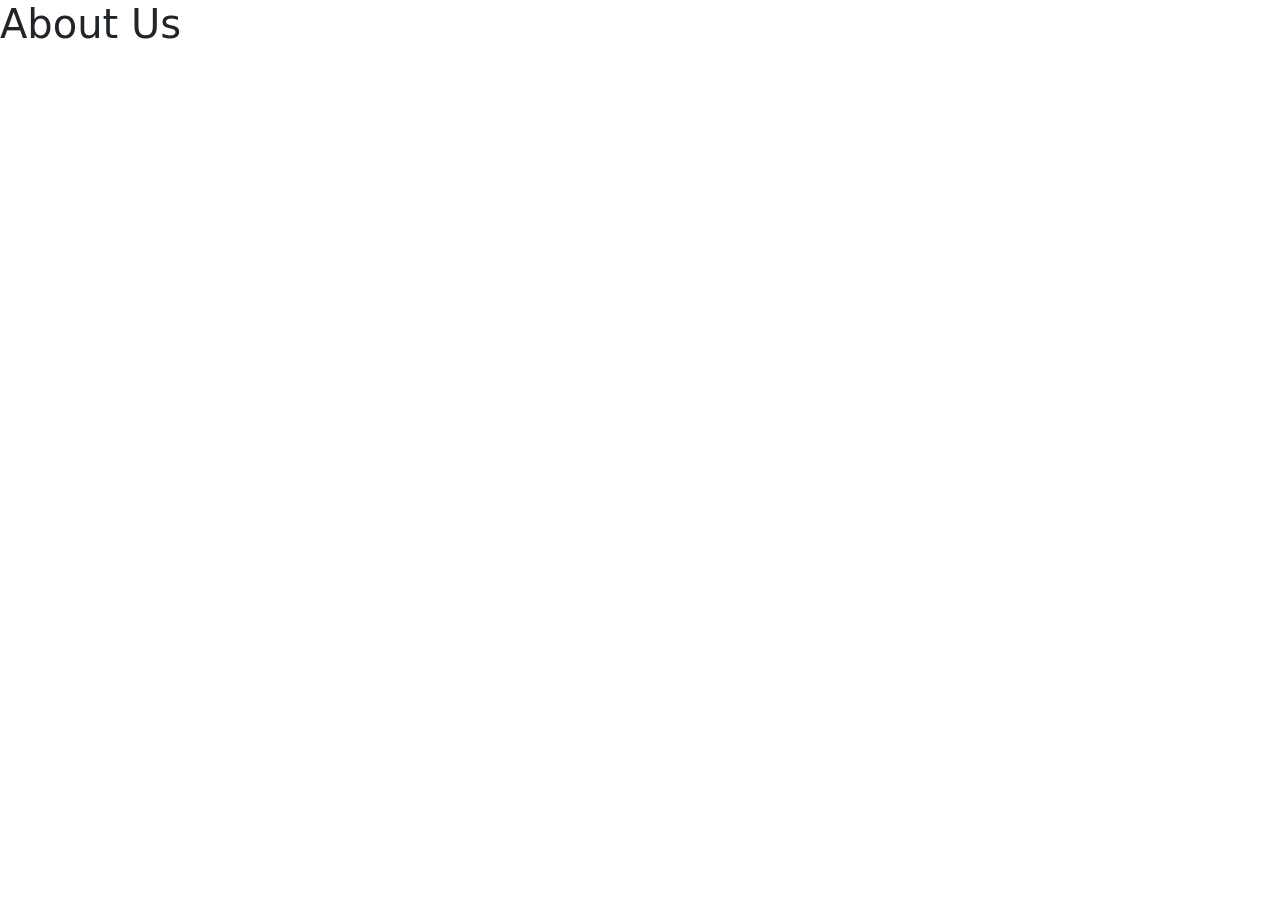
==== html/about.html @ 656d8361 "translate system" ====
<!doctype html>
<html lang="es">
  <head>
    <meta charset="utf-8">
    <meta name="viewport" content="width=device-width, initial-scale=1">
    <title>About-Us | Mallorca-Vibes</title>

    <link rel="stylesheet" href="../css/roots.css">
    <link rel="stylesheet" href="../css/navbar.css">
    <link rel="stylesheet" href="../css/footer.css">

    <link href="https://cdn.jsdelivr.net/npm/bootstrap@5.3.8/dist/css/bootstrap.min.css" rel="stylesheet" integrity="sha384-sRIl4kxILFvY47J16cr9ZwB07vP4J8+LH7qKQnuqkuIAvNWLzeN8tE5YBujZqJLB" crossorigin="anonymous">
  </head>
  <body>
    <div id="navbar-container"></div>

    <h1 data-i18n="about.title">Sobre Nosotros</h1>
    
    
    <script src="../js/navbar.js"></script>
    
    <div id="footer-container"></div>
    <script src="../js/footer.js"></script>

    <script src="../js/i18n.js"></script>

    <script src="https://cdn.jsdelivr.net/npm/bootstrap@5.3.8/dist/js/bootstrap.bundle.min.js" integrity="sha384-FKyoEForCGlyvwx9Hj09JcYn3nv7wiPVlz7YYwJrWVcXK/BmnVDxM+D2scQbITxI" crossorigin="anonymous"></script>
  </body>
</html>
---- css/navbar.css ----
@import url(roots.css);

.navbar {
    position: fixed;
    top: 0;
    left: 0;
    width: 100%;
    z-index: 1030; 
    background-color: var(--primary-color) !important;
    transition: background-color 0.3s ease;
    border-bottom: 2px solid var(--secondary-color);
}

.logo-img{
    width: 4rem !important; 
    height: 4rem !important; 
    display: inline-block;
}

.navbrand-text{
    font-family: var(--font-primary);
    color: var(--secondary-color) !important;
    font-size: 1.9rem !important;
    font-weight: 400 !important;
    letter-spacing: 0.1rem;
}

.navbar-nav {
    margin-left: auto;
    margin-right: auto;
    display: flex;
}

.nav-link{
    color: var(--secondary-color) !important;
    font-family: var(--font-seconday) !important;
    position: relative;
    display: inline-block;
    font-size: 1.2rem !important;
    font-weight: 500 !important;
}


.nav-link::after {
    content: "";
    position: absolute;
    left: 0;
    bottom: 0;
    width: 100%;
    height: 2px;
    background-color: var(--contast-color);
    transform: scaleX(0);
    transform-origin: left;
    transition: transform 0.3s ease;
}

.nav-link:hover::after {
    transform: scaleX(1);
}

.nav-link.active::after {
    transform: scaleX(1);
}

.btn-reserva{
    display: inline-block;
    color: var(--primary-color);
    background-color: var(--contast-color) !important;
    font-family: var(--font-seconday) !important;
    border-radius: 0.5rem;
    padding: 0.5rem 1rem 0.5rem 1rem;
    border: 0;
    font-size: 1.2rem !important;
    font-weight: 700 !important;
    transition: transform 0.25s ease, box-shadow 0.25s ease, background-color 0.25s ease;
}

.btn-reserva:hover {
    transform: scale(1.06);
    box-shadow: 0 4px 14px rgba(20, 46, 34, 0.45);
    background-color: #e0b82f !important;
}

.btn-reserva:active {
    transform: scale(0.97);
    box-shadow: 0 2px 6px rgba(20, 46, 34, 0.4);
}

.navbar-toggler-icon {
    background-image: url("../medio/img/iconos/caracol-de-mar.png") !important;
    width: 2rem;
    height: 2rem;
    background-size: contain;
    background-repeat: no-repeat;
    transition: transform 0.4s ease;
}

.navbar-toggler:hover .navbar-toggler-icon {
    transform: rotate(15deg) scale(1.1);
}

.navbar-toggler:not(.collapsed) .navbar-toggler-icon {
    transform: rotate(90deg);
}
.navbar-toggler {
    border: none !important;
    box-shadow: none !important;
}

/* ===== Desktop grande (>=1200px) ===== */
@media (min-width: 1200px) {
    .navbar-nav {
        gap: 8rem;
    }
}

/* ===== Desktop / laptop mediano (992px - 1199.98px) ===== */
@media (min-width: 992px) and (max-width: 1199.98px) {
    .navbar-nav {
        gap: 3rem;
    }

    .navbrand-text {
        font-size: 1.6rem !important;
    }
}

/* ===== Menú colapsado: tablet y móvil (<992px) ===== */
@media (max-width: 991.98px) {
    .navbar-nav {
        align-items: center;
        text-align: center;
        gap: 0.1rem;
    }

    .navbar-collapse {
        text-align: center;
    }

    .btn-reserva {
        margin-top: 0.5rem;
        width: fit-content;
    }
}

/* ===== Tablets pequeñas / móviles grandes (<=576px) ===== */
@media (max-width: 576px) {
    .logo-img {
        width: 3rem !important;
        height: 3rem !important;
    }

    .navbrand-text {
        font-size: 1.4rem !important;
    }

    .nav-link {
        font-size: 1.1rem !important;
    }

    .btn-reserva {
        font-size: 1rem !important;
        padding: 0.4rem 0.9rem;
    }
}
/* ===== Selector de idioma (dropdown) ===== */
.lang-dropdown {
    position: relative;
    display: flex;
    align-items: center;
}

.lang-toggle {
    display: inline-flex;
    align-items: center;
    gap: 0.5rem;
    margin: 0;
    color: var(--secondary-color) !important;
    background-color: transparent !important;
    border: 1.5px solid var(--secondary-color);
    border-radius: 2rem;
    font-family: var(--font-seconday) !important;
    font-size: 1.1rem !important;
    font-weight: 600 !important;
    line-height: 1;
    padding: 0.4rem 0.85rem;
    transition: transform 0.2s ease, box-shadow 0.2s ease,
      background-color 0.2s ease, color 0.2s ease, border-color 0.2s ease;
}

.lang-dropdown .dropdown-item .flag-icon {
    width: 1.2em;
    height: 1.2em;
    object-fit: cover;
    border-radius: 2px;
    flex-shrink: 0;
    vertical-align: middle;
}

.lang-toggle i.bi-translate {
    font-size: 1.15rem;
    line-height: 1;
    color: var(--contast-color);
    transition: color 0.25s ease;
}

.lang-toggle::after {
    margin-left: 0.15rem;
    vertical-align: 0.1em;
}

.lang-toggle:hover,
.lang-toggle:focus {
    background-color: var(--secondary-color) !important;
    color: var(--primary-color) !important;
    border-color: var(--secondary-color);
    transform: scale(1.02);
    box-shadow: 0 2px 8px rgba(20, 46, 34, 0.25);
}

.lang-toggle:hover i.bi-translate,
.lang-toggle:focus i.bi-translate {
    color: var(--primary-color);
}

.lang-toggle:active {
    transform: scale(0.97);
}

.lang-dropdown .dropdown-menu {
    background-color: var(--secondary-color);
    border: 1.5px solid var(--primary-color);
    border-radius: 0.75rem;
    min-width: 11rem;
    padding: 0.4rem;
    margin-top: 0.6rem;
    box-shadow: 0 8px 20px rgba(20, 46, 34, 0.25);
}

.lang-dropdown .dropdown-item {
    display: flex;
    align-items: center;
    gap: 0.6rem;
    color: var(--primary-color);
    font-family: var(--font-seconday);
    font-size: 1.05rem;
    font-weight: 500;
    border-radius: 0.5rem;
    padding: 0.5rem 0.75rem;
    transition: background-color 0.2s ease, color 0.2s ease, transform 0.15s ease;
}

.lang-dropdown .dropdown-item .flag {
    font-size: 1.15rem;
    line-height: 1;
}

.lang-dropdown .dropdown-item:hover,
.lang-dropdown .dropdown-item:focus {
    background-color: var(--contast-color);
    color: var(--primary-color);
    transform: translateX(2px);
}

.lang-dropdown .dropdown-item.active {
    background-color: var(--primary-color);
    color: var(--secondary-color);
    font-weight: 700;
}

.navbar-end-group {
    flex-shrink: 0;
    align-items: center;
    align-self: center;
    margin-top: auto;
    margin-bottom: auto;
}

@media (max-width: 576px) {
    .lang-toggle span#current-lang-label {
        display: none;
    }

    .lang-toggle {
        padding: 0.5rem 0.7rem;
    }

    .lang-dropdown .dropdown-menu {
        min-width: 9.5rem;
    }
}
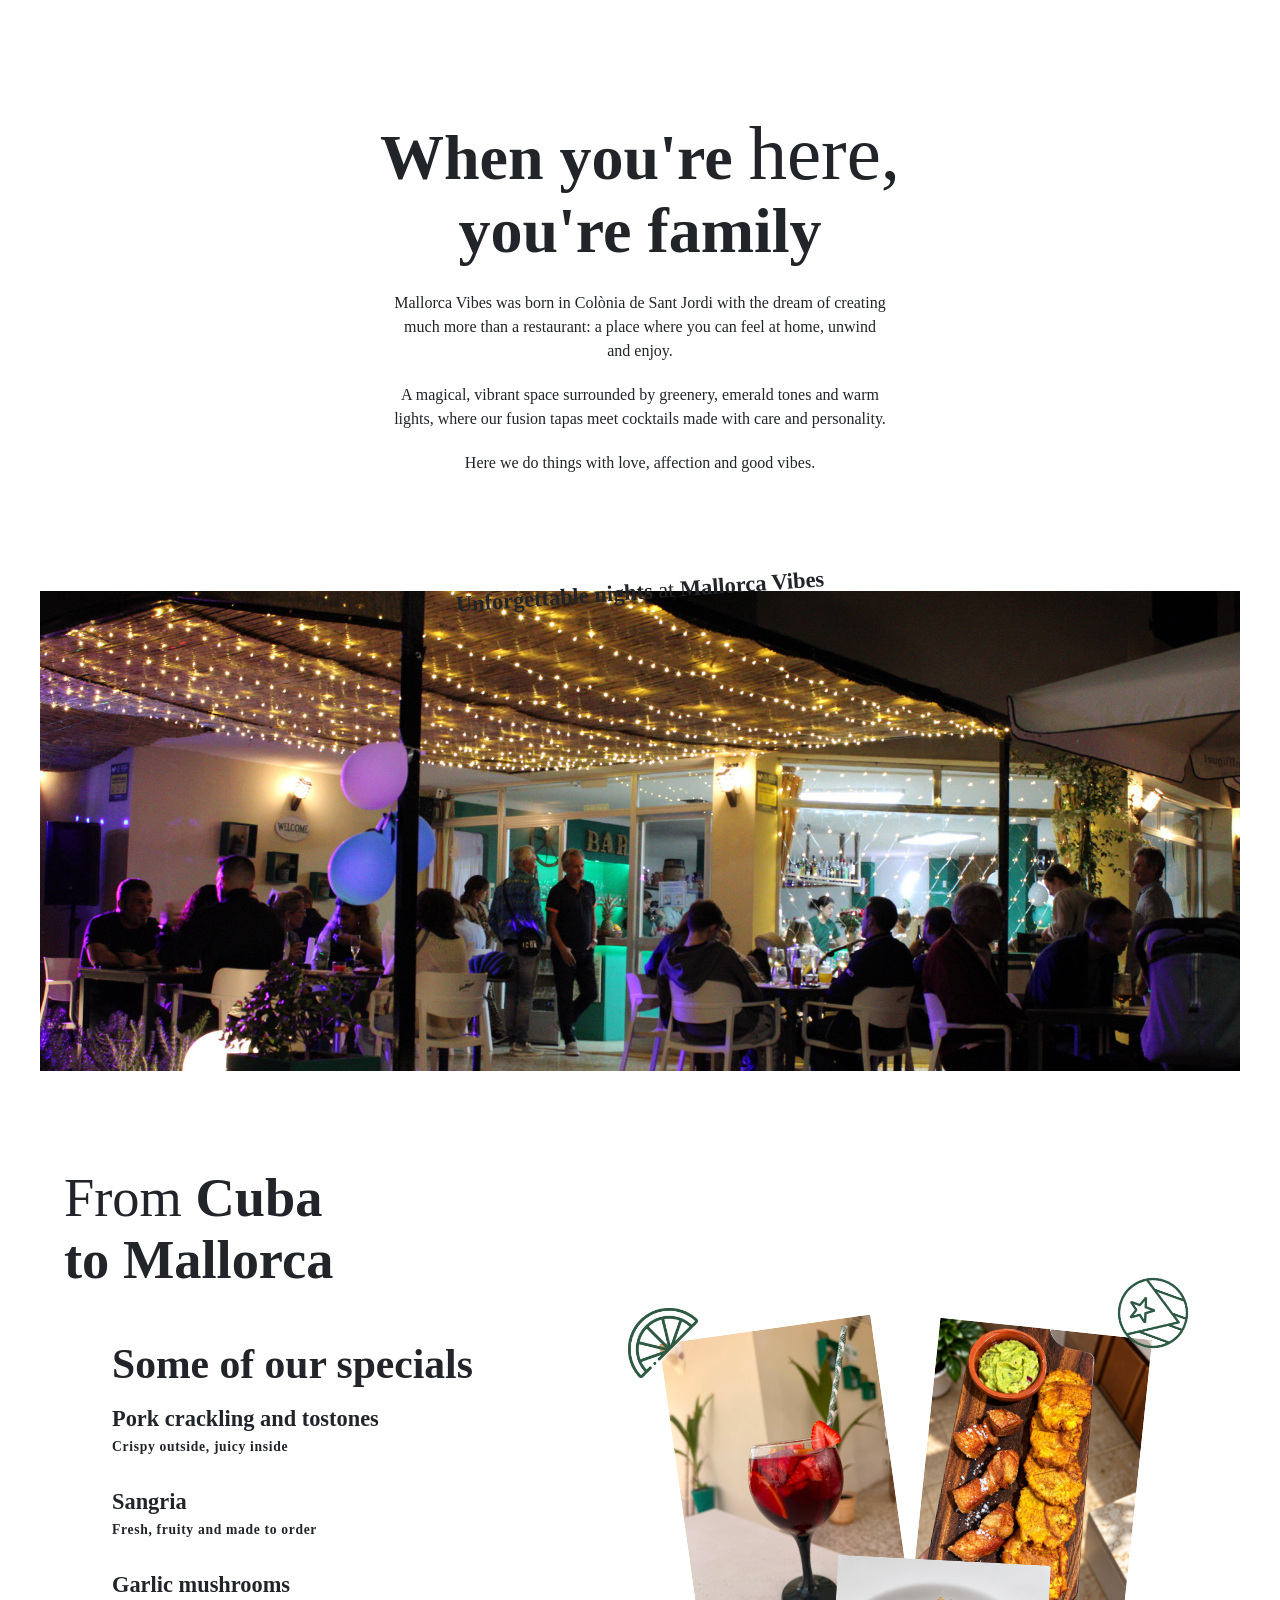
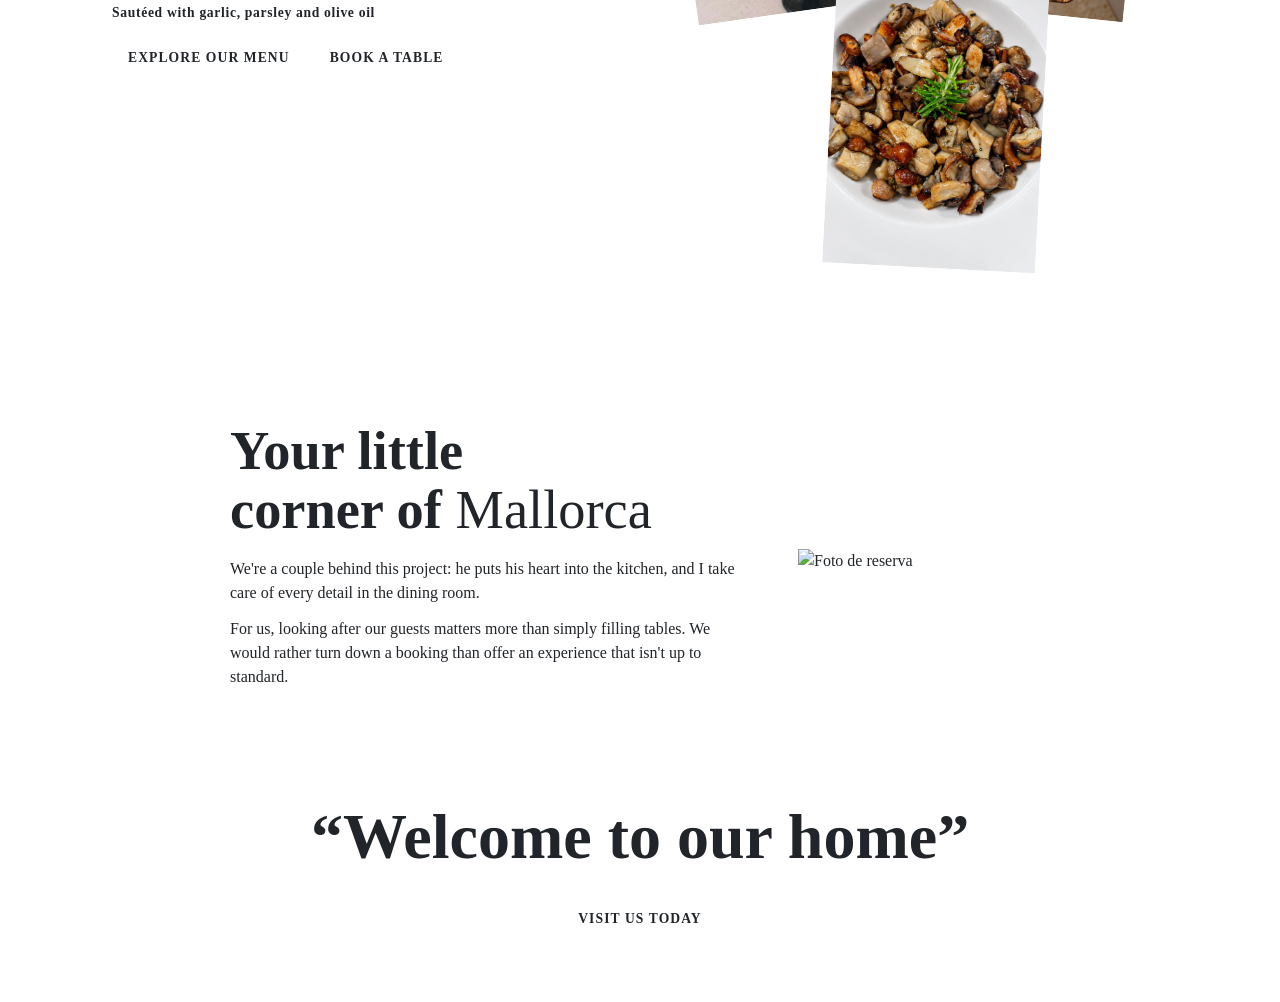
==== commit 009b6637: "about us complete" ====
--- a/html/about.html
+++ b/html/about.html
@@ -3,20 +3,114 @@
   <head>
     <meta charset="utf-8">
     <meta name="viewport" content="width=device-width, initial-scale=1">
-    <title>About-Us | Mallorca-Vibes</title>
+
+    <title data-i18n="aboutpage.page_title">Sobre nosotros | Mallorca-Vibes</title>
 
     <link rel="stylesheet" href="../css/roots.css">
     <link rel="stylesheet" href="../css/navbar.css">
     <link rel="stylesheet" href="../css/footer.css">
+    <link rel="stylesheet" href="../css/about.css">
+
+    <link rel="preconnect" href="https://fonts.googleapis.com">
+    <link rel="preconnect" href="https://fonts.gstatic.com" crossorigin>
+    <link href="https://fonts.googleapis.com/css2?family=Anton&family=Cormorant+Upright:wght@300;400;500;600;700&family=Great+Vibes&family=Hanken+Grotesk:ital,wght@0,100..900;1,100..900&family=Orbitron:wght@400..900&family=Share+Tech+Mono&display=swap" rel="stylesheet">
 
     <link href="https://cdn.jsdelivr.net/npm/bootstrap@5.3.8/dist/css/bootstrap.min.css" rel="stylesheet" integrity="sha384-sRIl4kxILFvY47J16cr9ZwB07vP4J8+LH7qKQnuqkuIAvNWLzeN8tE5YBujZqJLB" crossorigin="anonymous">
+
+    <link rel="stylesheet" href="https://cdn.jsdelivr.net/npm/bootstrap-icons@1.11.3/font/bootstrap-icons.min.css">
+    
   </head>
-  <body>
+  <body id="body">
+    
     <div id="navbar-container"></div>
+    
+    <section id="intro">
+      <h1 id="intro-title" data-i18n="aboutpage.intro_title">Cuando estás <span id="intro-title-script">aquí,</span><br>eres familia</h1>
+      <p id="intro-text-1" data-i18n="aboutpage.intro_1">Mallorca Vibes nace en Colònia de Sant Jordi con la ilusión de crear mucho más que un restaurante: un lugar donde sentirte como en casa, desconectar y disfrutar.</p>
+      <p id="intro-text-2" data-i18n="aboutpage.intro_2">Un espacio mágico y vibrante, rodeado de vegetación, tonos verde esmeralda y luces cálidas, donde nuestra cocina de tapas fusión se encuentra con cócteles preparados con mimo y personalidad.</p>
+      <p id="intro-text-3" data-i18n="aboutpage.intro_3">Aquí hacemos las cosas con amor, cariño y buenas vibras.</p>
+    </section>
 
-    <h1 data-i18n="about.title">Sobre Nosotros</h1>
-    
-    
+    <section id="banner">
+      <div id="banner-frame">
+        <div id="banner-photo">
+          <img id="banner-img" src="../medio/img/imgSection/IMG_8568.JPG.jpeg" alt="Foto del equipo y local de Mallorca Vibes" data-i18n-alt="aboutpage.banner_alt">
+        </div>
+        <span id="banner-badge" data-i18n="aboutpage.banner_badge">Noches inolvidables<span id="banner-badge-script"> en</span> Mallorca Vibes</span>
+      </div>
+    </section>
+
+    <section id="product-1">
+      <h2 id="product-1-heading" data-i18n="aboutpage.product_heading"><span id="product-1-heading-script">Desde</span> Cuba<br>a Mallorca</h2>
+
+      <div id="product-1-content">
+        <div id="product-1-info">
+          <h3 id="product-1-name" data-i18n="aboutpage.product_name">Algunas de nuestras ofertas</h3>
+
+          <div id="product-1-feature-1">
+            <h4 id="product-1-feature-1-title" data-i18n="aboutpage.f1_title">Torrezno y tostones</h4>
+            <p id="product-1-feature-1-text" data-i18n="aboutpage.f1_text">Crujiente por fuera, jugoso por dentro</p>
+          </div>
+
+          <hr id="product-1-divider-1">
+          <div id="product-1-feature-2">
+            <h4 id="product-1-feature-2-title" data-i18n="aboutpage.f2_title">Sangría</h4>
+            <p id="product-1-feature-2-text" data-i18n="aboutpage.f2_text">Fresca, afrutada y preparada al momento</p>
+          </div>
+
+          <hr id="product-1-divider-2">
+          <div id="product-1-feature-3">
+            <h4 id="product-1-feature-3-title" data-i18n="aboutpage.f3_title">Champiñones y setas al ajillo</h4>
+            <p id="product-1-feature-3-text" data-i18n="aboutpage.f3_text">Salteados con ajo, perejil y aceite de oliva</p>
+          </div>
+
+          <div id="product-1-buttons">
+            <a id="product-1-btn-menu" href="menu.html" data-i18n="aboutpage.btn_menu">Explora nuestro menú</a>
+            <a id="product-1-btn-order" href="reservation.html" data-i18n="aboutpage.btn_order">Reserva una mesa</a>
+          </div>
+        </div>
+
+        <div id="product-1-visual">
+          <div id="product-1-dish-1">
+            <img id="product-1-dish-1-img" src="../medio/img/imgSection/IMG_3271.PNG" alt="Torrezno y tostones" data-i18n-alt="aboutpage.dish1_alt">
+          </div>
+
+          <div id="product-1-dish-2">
+            <img id="product-1-dish-2-img" src="../medio/img/imgSection/IMG_2751.JPG.jpeg" alt="Sangría" data-i18n-alt="aboutpage.dish2_alt">
+          </div>
+
+          <div id="product-1-dish-3">
+            <img id="product-1-dish-3-img" src="../medio/img/imgSection/IMG_3447.PNG" alt="Champiñones y setas al ajillo" data-i18n-alt="aboutpage.dish3_alt">
+          </div>
+
+          <div id="product-1-deco-1">
+            <img id="product-1-deco-1-img" src="../medio/img/iconos/cuba.PNG" alt="">
+          </div>
+
+          <div id="product-1-deco-2">
+            <img id="product-1-deco-2-img" src="../medio/img/iconos/lemon.PNG" alt="">
+          </div>
+        </div>
+      </div>
+    </section>
+
+    <section id="welcome">
+      <div id="welcome-text-block">
+        <h2 id="welcome-heading" data-i18n="aboutpage.welcome_heading">Tu pequeño<br>rincón en<span id="welcome-heading-script"> Mallorca</span></h2>
+        <p id="welcome-text-1" data-i18n="aboutpage.welcome_1">Somos una pareja detrás de este proyecto: él pone el corazón en la cocina y yo cuido cada detalle en sala.</p>
+        <p id="welcome-text-2" data-i18n="aboutpage.welcome_2">Para nosotros, atender bien está por encima de simplemente llenar mesas. Preferimos decir que no a una mesa antes que ofrecer una experiencia que no esté a la altura.</p>
+      </div>
+
+      <div id="welcome-image">
+        <img id="welcome-img" src="../medio/img/imgSection/IMG_1271.JPG.jpeg" alt="Foto de reserva" data-i18n-alt="aboutpage.welcome_img_alt">
+      </div>
+
+      <div id="welcome-quote-box">
+        <blockquote id="welcome-quote" data-i18n="aboutpage.welcome_quote">“Bienvenidos a nuestra casa”</blockquote>
+      </div>
+      <a id="welcome-btn" href="reservation.html" data-i18n="aboutpage.welcome_btn">Visítanos hoy</a>
+    </section>
+
     <script src="../js/navbar.js"></script>
     
     <div id="footer-container"></div>
--- a/css/navbar.css
+++ b/css/navbar.css
@@ -276,16 +276,72 @@
     margin-bottom: auto;
 }
 
-@media (max-width: 576px) {
-    .lang-toggle span#current-lang-label {
-        display: none;
+@media (max-width: 400px) {
+    .navbar .container-fluid {
+        padding-left: 0.6rem;
+        padding-right: 0.6rem;
+    }
+
+    .navbar-brand {
+        min-width: 0;
+        margin-right: 0.5rem;
+    }
+
+    .navbar-brand .d-flex {
+        gap: 0.4rem !important;
+    }
+
+    .logo-img {
+        width: 2.5rem !important;
+        height: 2.5rem !important;
+    }
+
+    .navbrand-text {
+        font-size: 1.2rem !important;
+        letter-spacing: 0.03rem;
+        white-space: nowrap;
+    }
+
+    .navbar-end-group {
+        gap: 0.25rem !important;
+    }
+
+    .navbar-toggler {
+        padding: 0.25rem 0.35rem;
+    }
+
+    .navbar-toggler-icon {
+        width: 1.75rem;
+        height: 1.75rem;
     }
 
     .lang-toggle {
-        padding: 0.5rem 0.7rem;
-    }
-
-    .lang-dropdown .dropdown-menu {
-        min-width: 9.5rem;
+        padding: 0.4rem 0.55rem;
+        gap: 0.3rem;
+    }
+
+    .lang-toggle i.bi-translate {
+        font-size: 1rem;
+    }
+}
+
+@media (max-width: 360px) {
+    .logo-img {
+        width: 2.2rem !important;
+        height: 2.2rem !important;
+    }
+
+    .navbrand-text {
+        font-size: 1.05rem !important;
+        letter-spacing: 0;
+    }
+
+    .navbar-toggler-icon {
+        width: 1.6rem;
+        height: 1.6rem;
+    }
+
+    .lang-toggle {
+        padding: 0.35rem 0.45rem;
     }
 }
--- a/css/about.css
+++ b/css/about.css
@@ -0,0 +1,576 @@
+@import url(roots.css);
+
+#body{
+    margin-top: 5rem;
+    font-family: var(--font-seconday);
+    background-color: var(--secondary-color);
+}
+
+/* ===================== INTRO ===================== */
+#intro{
+    position: relative;
+    max-width: 900px;
+    margin: 0 auto;
+    padding: 2rem 1.5rem 3rem;
+    text-align: center;
+}
+
+#intro-title{
+    margin: 0 0 1.5rem;
+    font-size: clamp(2.4rem, 6vw, 4rem);
+    font-weight: 700;
+    line-height: 1.1;
+    color: var(--primary-color);
+}
+
+#intro-title-script{
+    font-size: 1.2em;
+    font-family: var(--font-primary);
+    font-weight: 400;
+    color: var(--contast-color);
+}
+
+#intro-text-1,
+#intro-text-2,
+#intro-text-3{
+    margin: 0 auto 1.25rem;
+    max-width: 62ch;
+    font-size: 1rem;
+}
+
+/* ===================== BANNER ===================== */
+#banner{
+    padding: 3rem 1.5rem;
+}
+
+#banner-frame{
+    position: relative;
+    max-width: 1200px;
+    margin: 0 auto;
+}
+
+#banner-photo{
+    min-height: clamp(220px, 40vw, 480px);
+    overflow: hidden;
+    background: #cfc6b3;
+    border: 0;
+}
+
+#banner-img{
+    display: block;
+    width: 100%;
+    height: clamp(220px, 40vw, 480px);
+    object-fit: cover;
+    object-position: center;
+}
+
+#banner-badge{
+    position: absolute;
+    top: -1.5rem;
+    left: 50%;
+    transform: translateX(-50%) rotate(-4deg);
+    z-index: 2;
+    background: var(--primary-color);
+    color: var(--secondary-color);
+    padding: .5rem 1.5rem;
+    font-size: 1.4rem;
+    font-weight: 600;
+    white-space: nowrap;
+}
+
+#banner-badge-script{
+    font-family: var(--font-primary);
+    font-weight: 400;
+    color: var(--contast-color);
+}
+
+/* ===================== 3. PRODUCTO 1 ===================== */
+#product-1{
+    max-width: 1200px;
+    margin: 0 auto;
+    padding: 3rem 1.5rem;
+}
+
+#product-1-heading{
+    margin: 0 0 1rem;
+    font-size: clamp(2rem, 5vw, 3.4rem);
+    font-weight: 700;
+    line-height: 1.15;
+    color: var(--primary-color);
+}
+
+#product-1-heading-script{
+    font-family: var(--font-primary);
+    font-weight: 400;
+    color: var(--contast-color);
+}
+
+#product-1-content{
+    display: grid;
+    grid-template-columns: 1fr 1fr;
+    gap: 2rem;
+    align-items: start;
+}
+
+#product-1-info{
+    position: relative;
+    padding-left: 3rem;
+    padding-top: 2rem;
+    color: var(--primary-color);
+}
+
+#product-1-spark{
+    position: absolute;
+    left: 2.5rem;
+    top: -.5rem;
+    width: 1rem;
+    height: 1rem;
+    border-top: 4px solid var(--contast-color);
+    border-left: 4px solid var(--contast-color);
+    transform: rotate(-30deg);
+}
+
+#product-1-name{
+    margin: 0 0 1rem;
+    font-size: 2.6rem;
+    font-weight: 700;
+}
+
+#product-1-feature-1-title,
+#product-1-feature-2-title,
+#product-1-feature-3-title{
+    margin: 0;
+    font-size: 1.4rem;
+    font-weight: 700;
+}
+
+#product-1-feature-1-text,
+#product-1-feature-2-text,
+#product-1-feature-3-text{
+    margin: .25rem 0 1rem;
+    font-size: .85rem;
+    font-weight: 700;
+    letter-spacing: .05em;
+}
+
+#product-1-divider-1,
+#product-1-divider-2{
+    border: 0;
+    border-top: 1px solid var(--primary-color);
+    opacity: .5;
+    margin: 0 0 1rem;
+    max-width: 320px;
+}
+
+#product-1-buttons{
+    display: flex;
+    gap: .5rem;
+    flex-wrap: wrap;
+    margin-top: 1rem;
+}
+
+#product-1-btn-menu{
+    display: inline-block;
+    padding: .5rem 1rem;
+    background: var(--primary-color);
+    color: var(--secondary-color);
+    font-size: .85rem;
+    font-weight: 700;
+    letter-spacing: .08em;
+    text-transform: uppercase;
+    text-decoration: none;
+    transition: background-color .25s ease;
+}
+
+#product-1-btn-menu:hover,
+#product-1-btn-menu:focus-visible{
+    background: color-mix(in srgb, var(--primary-color) 70%, black);
+    color: var(--secondary-color);
+}
+
+#product-1-btn-order{
+    display: inline-block;
+    padding: .5rem 1rem;
+    background: var(--contast-color);
+    color: var(--primary-color);
+    font-size: .85rem;
+    font-weight: 700;
+    letter-spacing: .08em;
+    text-transform: uppercase;
+    text-decoration: none;
+    transition: background-color .25s ease;
+}
+
+#product-1-btn-order:hover,
+#product-1-btn-order:focus-visible{
+    background: color-mix(in srgb, var(--contast-color) 80%, black);
+    color: var(--primary-color);
+}
+
+#product-1-visual{
+    position: relative;
+    min-height: 560px;
+}
+
+#product-1-dish-1{
+    position: absolute;
+    top: 20px;
+    right: 14%;
+    width: 38%;
+    border: 3px solid var(--primary-color);
+    background: var(--secondary-color);
+    overflow: hidden;
+    transform: rotate(6deg);
+    z-index: 1;
+}
+
+#product-1-dish-2{
+    position: absolute;
+    top: 20px;
+    left: 4%;
+    width: 38%;
+    border: 3px solid var(--primary-color);
+    background: var(--secondary-color);
+    overflow: hidden;
+    transform: rotate(-8deg);
+    z-index: 2;
+}
+
+#product-1-dish-3{
+    position: absolute;
+    bottom: 0;
+    left: 31%;
+    width: 38%;
+    border: 3px solid var(--primary-color);
+    background: var(--secondary-color);
+    overflow: hidden;
+    transform: rotate(3deg);
+    z-index: 3;
+}
+
+#product-1-dish-1-img,
+#product-1-dish-2-img,
+#product-1-dish-3-img{
+    display: block;
+    width: 100%;
+    height: auto;
+}
+
+#product-1-deco-1{
+    position: absolute;
+    top: -30px;
+    right: 5%;
+    width: 70px;
+    height: 70px;
+    z-index: 4;
+    rotate: 20deg;
+}
+
+#product-1-deco-2{
+    position: absolute;
+    top: 0;
+    left: -5%;
+    width: 70px;
+    height: 70px;
+    z-index: 4;
+    rotate: -180deg;
+}
+
+#product-1-deco-3{
+    position: absolute;
+    bottom: 20px;
+    left: 62%;
+    width: 70px;
+    height: 70px;
+    z-index: 4;
+}
+
+#product-1-deco-1-img,
+#product-1-deco-2-img,
+#product-1-deco-3-img{
+    display: block;
+    width: 100%;
+    height: 100%;
+    object-fit: contain;
+}
+
+/* ===================== RESPONSIVE (producto 1 - tablet) ===================== */
+@media (min-width: 801px) and (max-width: 1100px){
+    #product-1-visual{
+        min-height: 0;
+        aspect-ratio: 1 / 1.3;
+    }
+
+    #product-1-dish-1{
+        top: 10px;
+        right: 4%;
+        width: 46%;
+    }
+
+    #product-1-dish-2{
+        top: 10px;
+        left: 4%;
+        width: 46%;
+    }
+
+    #product-1-dish-3{
+        left: 27%;
+        width: 46%;
+        bottom: 0;
+    }
+
+    #product-1-deco-1{
+        top: -20px;
+        right: 2%;
+        width: 55px;
+        height: 55px;
+    }
+
+    #product-1-deco-2{
+        top: -5px;
+        left: 0;
+        width: 55px;
+        height: 55px;
+    }
+
+    #product-1-deco-3{
+        bottom: 8px;
+        left: 66%;
+        width: 55px;
+        height: 55px;
+    }
+}
+
+/* ===================== RESPONSIVE (producto 1 - celular) ===================== */
+@media (max-width: 800px){
+    #product-1{
+        padding: 2rem 1.25rem;
+        overflow-x: clip;
+    }
+
+    #product-1-heading{
+        margin: 0 0 .5rem;
+        text-align: center;
+    }
+
+    #product-1-content{
+        grid-template-columns: 1fr;
+        gap: 2.5rem;
+    }
+
+    #product-1-info{
+        padding-left: 0;
+        padding-top: 1rem;
+        text-align: center;
+    }
+
+    #product-1-spark{
+        left: 50%;
+        top: -.5rem;
+    }
+
+    #product-1-name{
+        font-size: 2rem;
+    }
+
+    #product-1-feature-1-title,
+    #product-1-feature-2-title,
+    #product-1-feature-3-title{
+        font-size: 1.25rem;
+    }
+
+    #product-1-divider-1,
+    #product-1-divider-2{
+        max-width: 100%;
+    }
+
+    #product-1-buttons{
+        flex-direction: column;
+        align-items: stretch;
+        gap: .75rem;
+    }
+
+    #product-1-btn-menu,
+    #product-1-btn-order{
+        text-align: center;
+        padding: .75rem 1rem;
+    }
+
+    #product-1-visual{
+        width: 100%;
+        max-width: 480px;
+        margin: 0 auto;
+        min-height: 0;
+        aspect-ratio: 1 / 1.25;
+    }
+
+    #product-1-dish-1{
+        top: 10px;
+        right: 4%;
+        width: 46%;
+    }
+
+    #product-1-dish-2{
+        top: 10px;
+        left: 4%;
+        width: 46%;
+    }
+
+    #product-1-dish-3{
+        left: 27%;
+        width: 46%;
+        bottom: 0;
+    }
+
+    #product-1-deco-1{
+        top: -20px;
+        right: 2%;
+        width: 50px;
+        height: 50px;
+    }
+
+    #product-1-deco-2{
+        top: -5px;
+        left: 0;
+        width: 50px;
+        height: 50px;
+    }
+
+    #product-1-deco-3{
+        bottom: 8px;
+        left: 66%;
+        width: 50px;
+        height: 50px;
+    }
+}
+
+@media (max-width: 480px){
+    #product-1-heading{
+        font-size: 2rem;
+    }
+
+    #product-1-name{
+        font-size: 1.7rem;
+    }
+}
+
+/* ===================== 6. WELCOME ===================== */
+#welcome{
+    max-width: 1200px;
+    margin: 1.6rem auto 0;
+    padding: 5rem 1.5rem 4rem;
+    display: grid;
+    grid-template-columns: 1fr minmax(0, 520px) 300px 1fr;
+    column-gap: 0;
+    align-items: center;
+}
+
+#welcome-text-block{
+    grid-column: 2;
+    position: relative;
+    color: var(--primary-color);
+}
+
+#welcome-heading{
+    margin: 0 0 1rem;
+    font-size: clamp(2rem, 5vw, 3.4rem);
+    font-weight: 700;
+    line-height: 1.1;
+    color: var(--primary-color);
+}
+
+#welcome-heading-script{
+    font-family: var(--font-primary);
+    font-weight: 400;
+    color: var(--contast-color);
+}
+
+#welcome-text-1,
+#welcome-text-2{
+    margin: 0 0 .75rem;
+    font-size: 1rem;
+}
+
+#welcome-image{
+    grid-column: 3;
+    margin-left: 3rem;
+    border: 3px solid var(--primary-color);
+    background: var(--secondary-color);
+    overflow: hidden;
+}
+
+#welcome-img{
+    display: block;
+    width: 100%;
+    height: auto;
+}
+
+#welcome-quote-box{
+    grid-column: 1 / -1;
+    position: relative;
+    margin-top: 3rem;
+    padding: 2.5rem 1.5rem 2rem;
+    background: var(--primary-color);
+    color: var(--secondary-color);
+    border-radius: 1.2rem;
+    text-align: center;
+}
+
+#welcome-quote{
+    margin: 0;
+    font-size: clamp(2rem, 6vw, 4rem);
+    font-weight: 700;
+}
+
+#welcome-btn{
+    grid-column: 1 / -1;
+    justify-self: center;
+    position: relative;
+    z-index: 2;
+    display: block;
+    margin-top: -1rem;
+    padding: .5rem 1rem;
+    background: var(--contast-color);
+    color: var(--primary-color);
+    font-size: .85rem;
+    font-weight: 700;
+    letter-spacing: .08em;
+    text-transform: uppercase;
+    text-decoration: none;
+    transition: background-color .25s ease;
+}
+
+#welcome-btn:hover,
+#welcome-btn:focus-visible{
+    background: color-mix(in srgb, var(--contast-color) 80%, black);
+    color: var(--primary-color);
+}
+
+/* ===================== RESPONSIVE (welcome) ===================== */
+@media (max-width: 800px){
+    #welcome{
+        grid-template-columns: 1fr;
+    }
+
+    #welcome-text-block,
+    #welcome-image,
+    #welcome-quote-box,
+    #welcome-btn{
+        grid-column: 1;
+    }
+
+    #welcome-image{
+        width: 260px;
+        margin: 1.5rem auto 0;
+    }
+}
+
+/* ===================== RESPONSIVE (banner) ===================== */
+@media (max-width: 600px){
+    #banner-badge{
+        white-space: normal;
+        width: 85%;
+        text-align: center;
+        font-size: 1.1rem;
+    }
+}
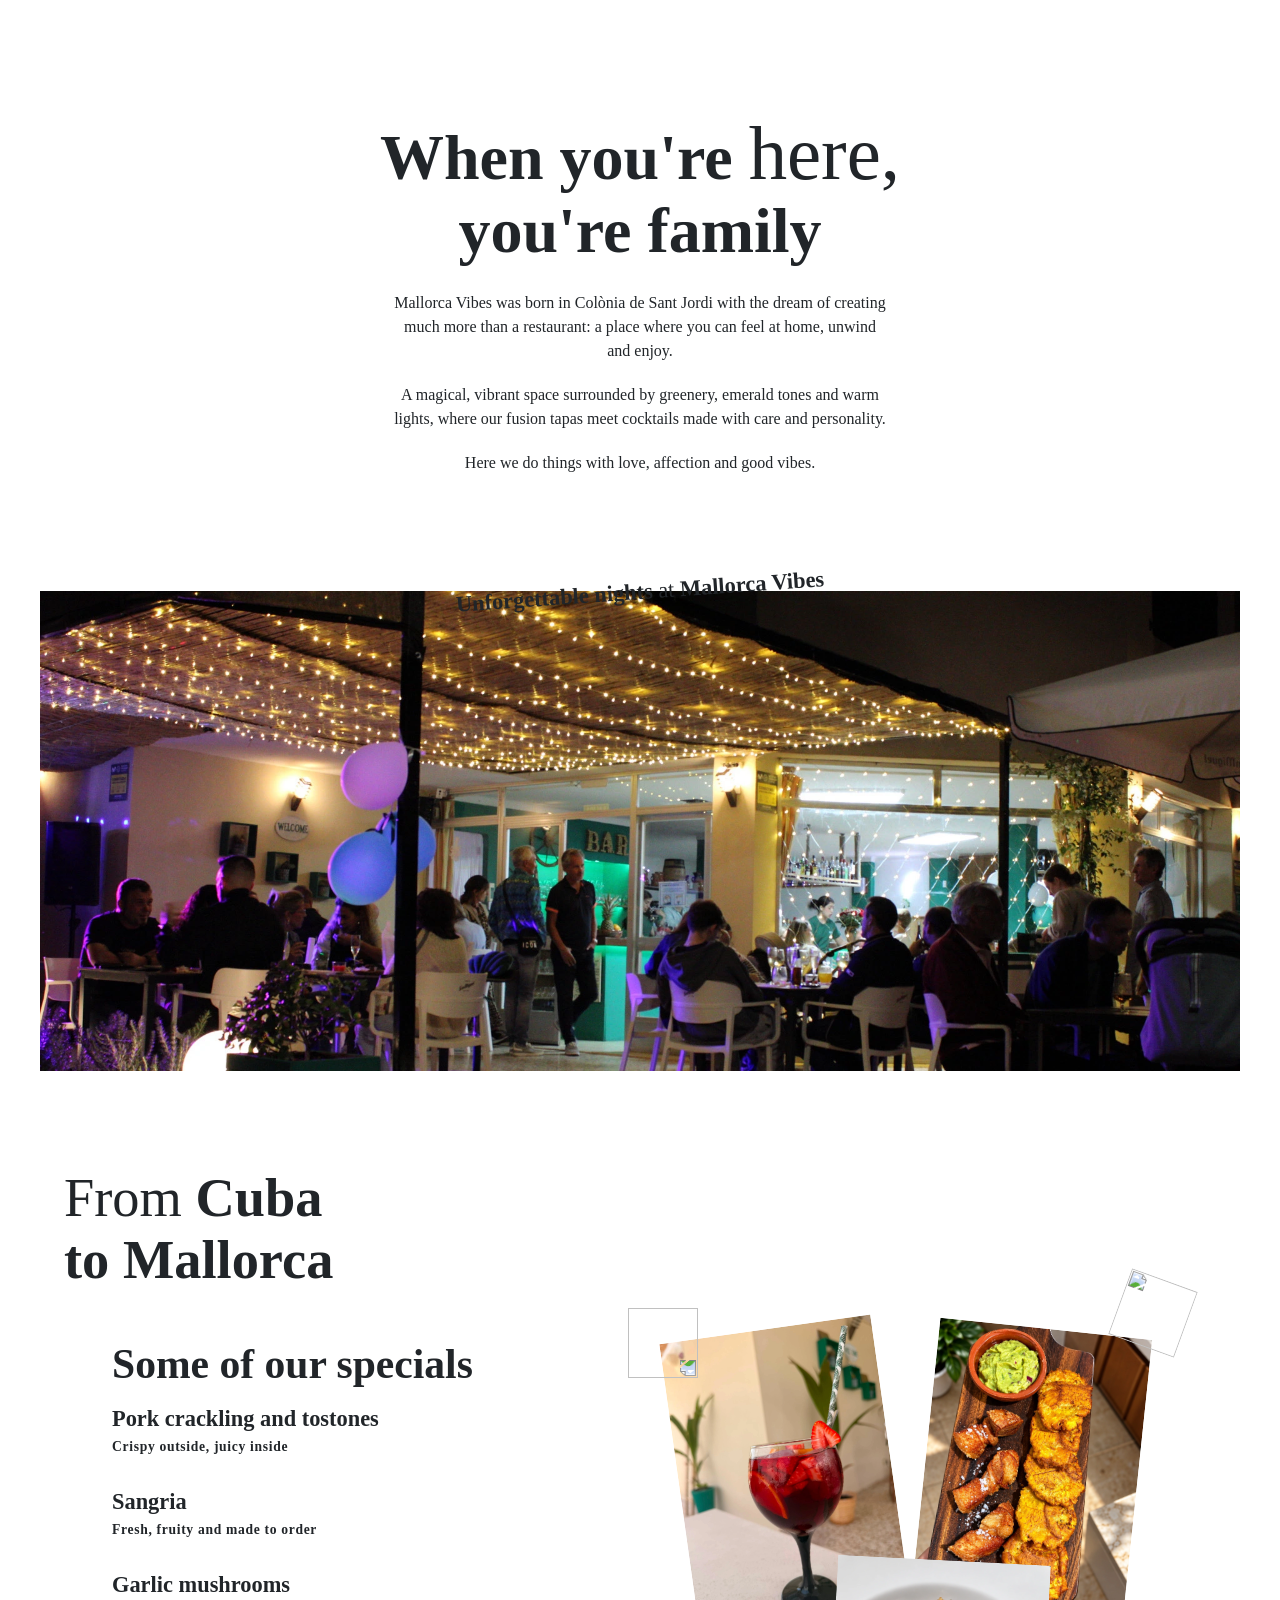
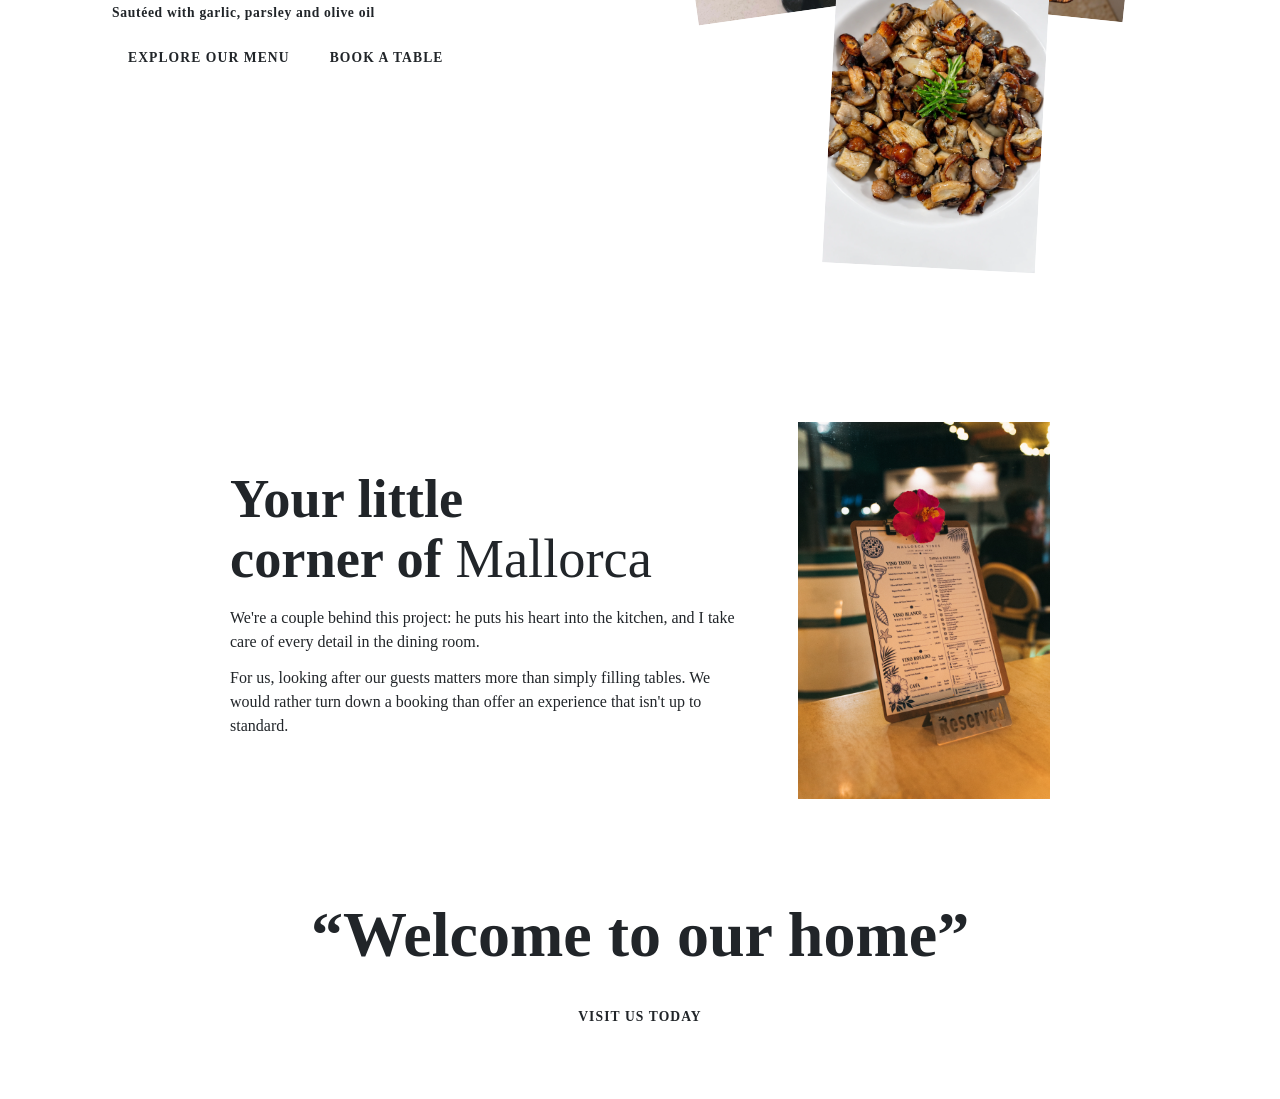
==== commit d58b83a2: "convert images and video" ====
--- a/html/about.html
+++ b/html/about.html
@@ -34,7 +34,7 @@
     <section id="banner">
       <div id="banner-frame">
         <div id="banner-photo">
-          <img id="banner-img" src="../medio/img/imgSection/IMG_8568.JPG.jpeg" alt="Foto del equipo y local de Mallorca Vibes" data-i18n-alt="aboutpage.banner_alt">
+          <img id="banner-img" src="../medio/img/imgSection/2-about_us.webp" alt="Foto del equipo y local de Mallorca Vibes" data-i18n-alt="aboutpage.banner_alt">
         </div>
         <span id="banner-badge" data-i18n="aboutpage.banner_badge">Noches inolvidables<span id="banner-badge-script"> en</span> Mallorca Vibes</span>
       </div>
@@ -72,15 +72,15 @@
 
         <div id="product-1-visual">
           <div id="product-1-dish-1">
-            <img id="product-1-dish-1-img" src="../medio/img/imgSection/IMG_3271.PNG" alt="Torrezno y tostones" data-i18n-alt="aboutpage.dish1_alt">
+            <img id="product-1-dish-1-img" src="../medio/img/imgSection/4-about_collage.webp" alt="Torrezno y tostones" data-i18n-alt="aboutpage.dish1_alt">
           </div>
 
           <div id="product-1-dish-2">
-            <img id="product-1-dish-2-img" src="../medio/img/imgSection/IMG_2751.JPG.jpeg" alt="Sangría" data-i18n-alt="aboutpage.dish2_alt">
+            <img id="product-1-dish-2-img" src="../medio/img/imgSection/3-about_collage.webp" alt="Sangría" data-i18n-alt="aboutpage.dish2_alt">
           </div>
 
           <div id="product-1-dish-3">
-            <img id="product-1-dish-3-img" src="../medio/img/imgSection/IMG_3447.PNG" alt="Champiñones y setas al ajillo" data-i18n-alt="aboutpage.dish3_alt">
+            <img id="product-1-dish-3-img" src="../medio/img/imgSection/5-about_collage.webp" alt="Champiñones y setas al ajillo" data-i18n-alt="aboutpage.dish3_alt">
           </div>
 
           <div id="product-1-deco-1">
@@ -102,7 +102,7 @@
       </div>
 
       <div id="welcome-image">
-        <img id="welcome-img" src="../medio/img/imgSection/IMG_1271.JPG.jpeg" alt="Foto de reserva" data-i18n-alt="aboutpage.welcome_img_alt">
+        <img id="welcome-img" src="../medio/img/imgSection/6-about_reserve.webp" alt="Foto de reserva" data-i18n-alt="aboutpage.welcome_img_alt">
       </div>
 
       <div id="welcome-quote-box">
--- a/css/navbar.css
+++ b/css/navbar.css
@@ -87,7 +87,7 @@
 }
 
 .navbar-toggler-icon {
-    background-image: url("../medio/img/iconos/caracol-de-mar.png") !important;
+    background-image: url("../medio/img/iconos/caracol-de-mar.webp") !important;
     width: 2rem;
     height: 2rem;
     background-size: contain;
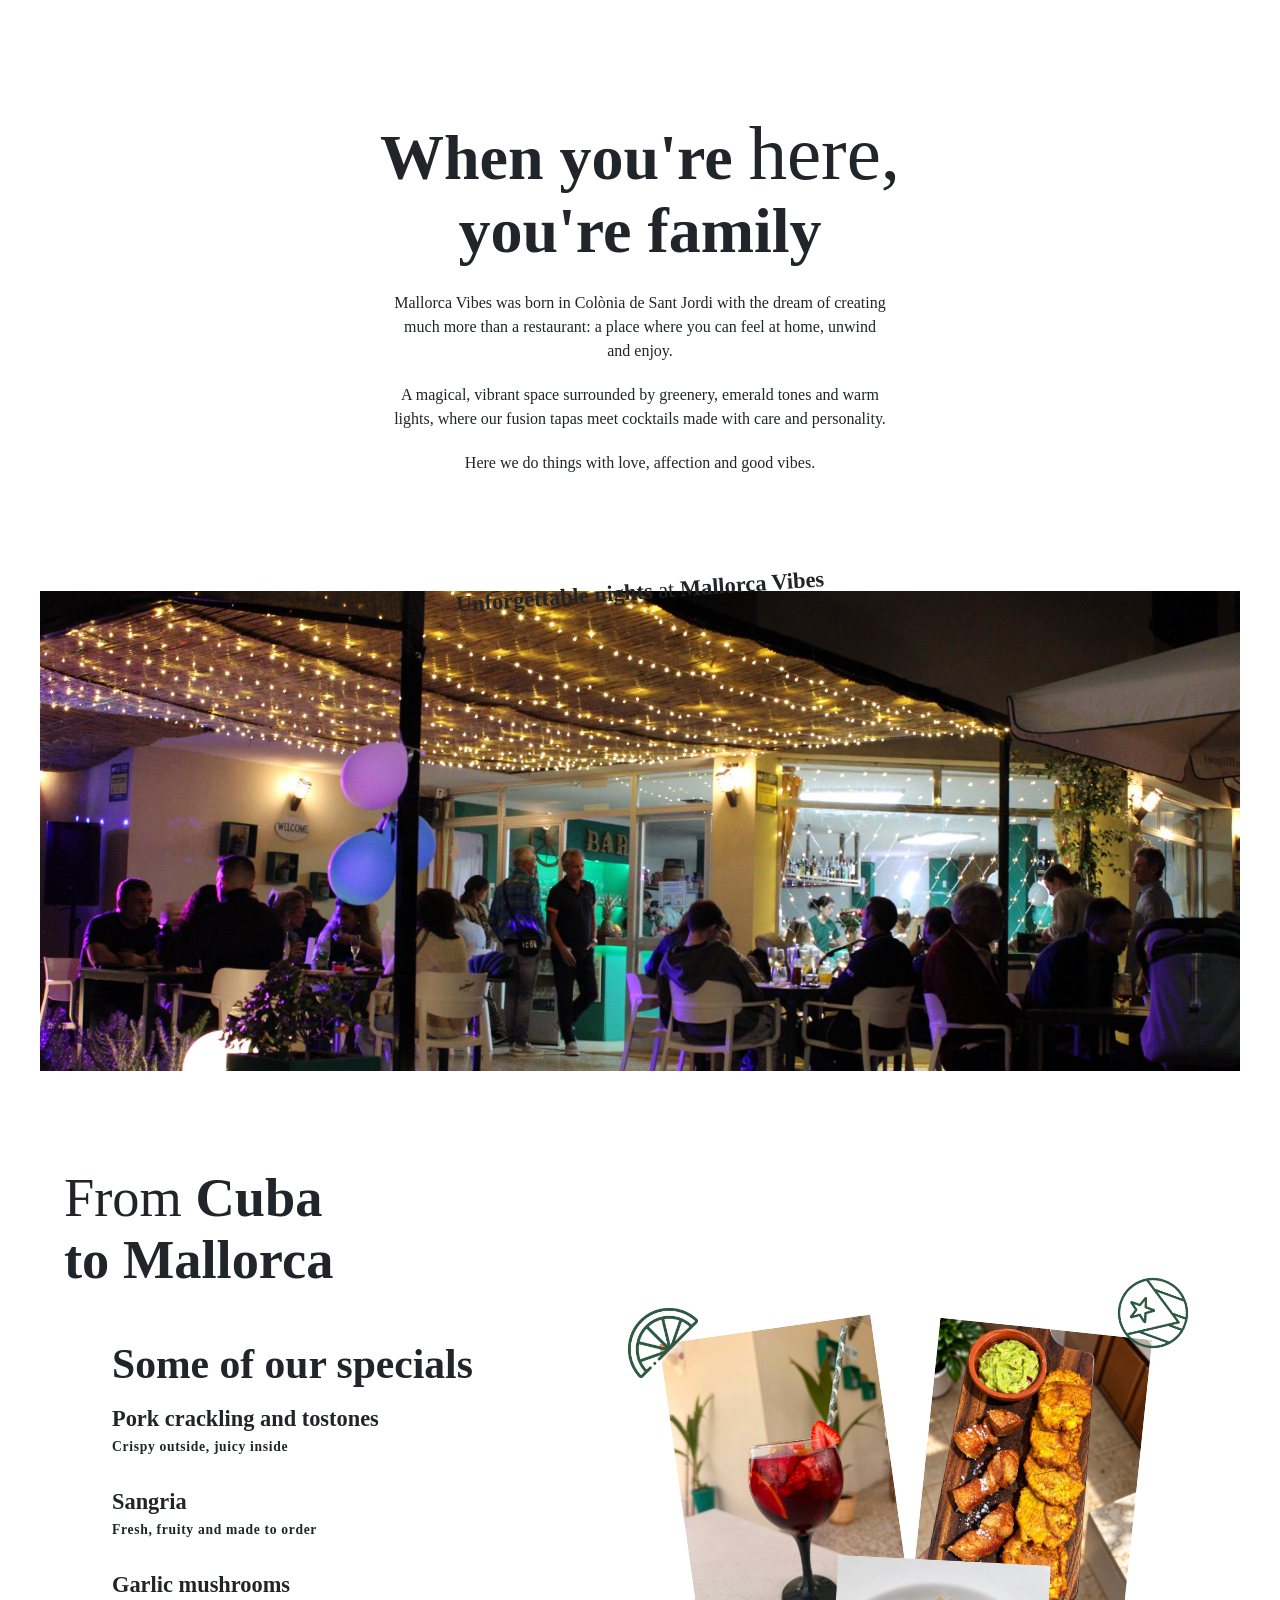
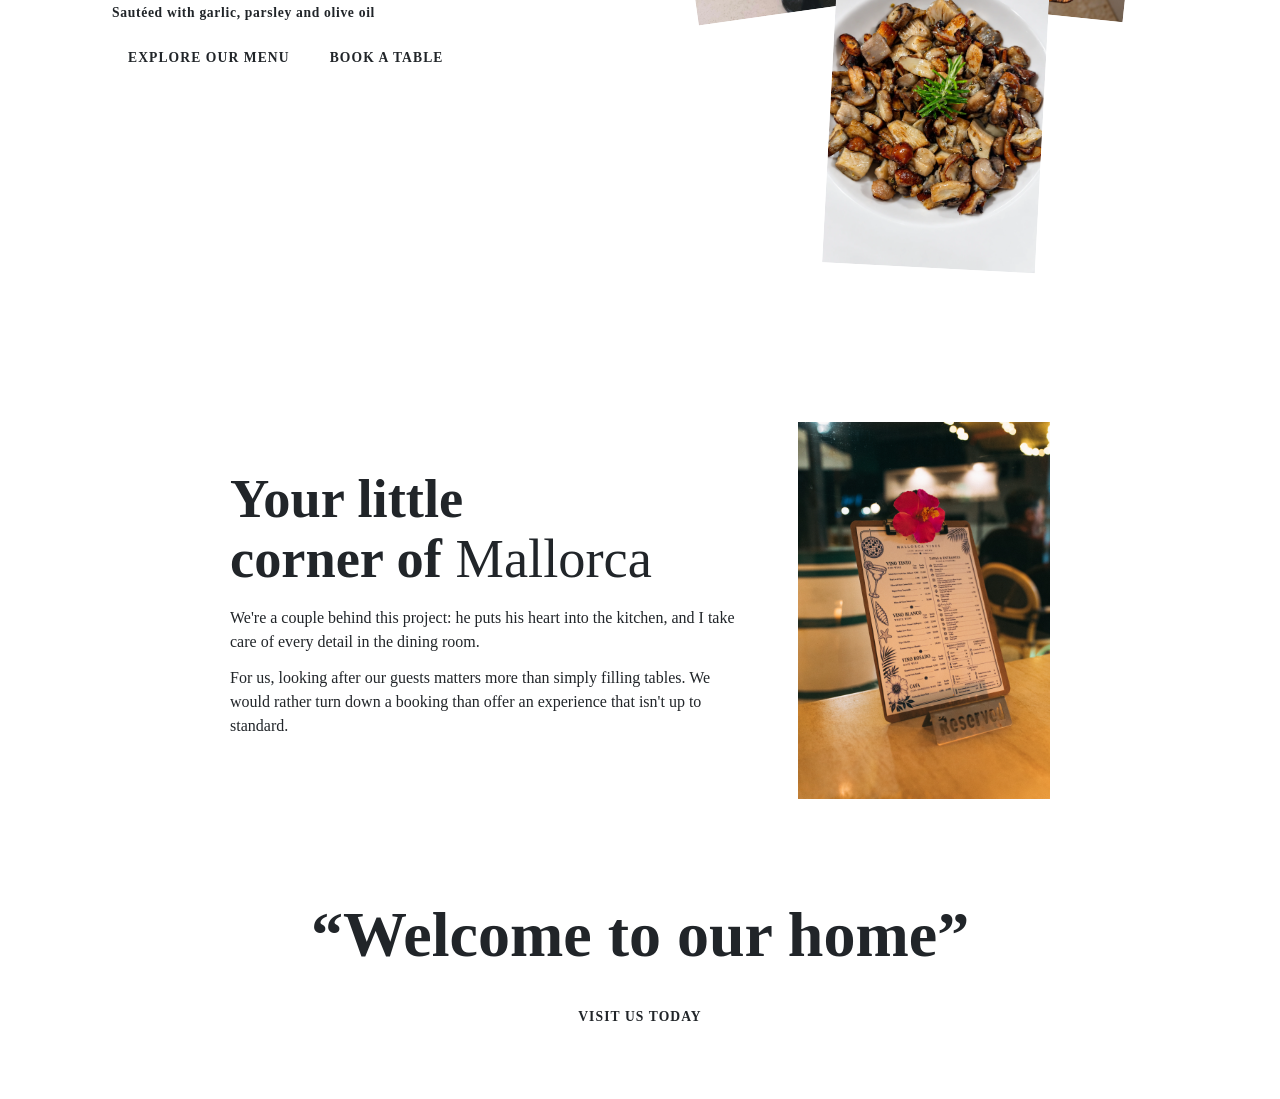
==== commit d9f68dda: "fixing images" ====
--- a/html/about.html
+++ b/html/about.html
@@ -5,6 +5,18 @@
     <meta name="viewport" content="width=device-width, initial-scale=1">
 
     <title data-i18n="aboutpage.page_title">Sobre nosotros | Mallorca-Vibes</title>
+
+    <meta name="description" content="Conoce la historia de Mallorca Vibes: una pareja, una cocina de tapas fusión y un rincón con buenas vibras en Colònia de Sant Jordi.">
+    <meta property="og:title" content="Sobre nosotros | Mallorca Vibes">
+    <meta property="og:description" content="Cuando estás aquí, eres familia. Conoce el equipo y nuestra cocina.">
+    <meta property="og:type" content="website">
+
+    <meta property="og:url" content="https://5t4rk11ller.github.io/Mallorca-Vibes/html/about.html">
+    <meta property="og:image" content="https://5t4rk11ller.github.io/Mallorca-Vibes/medio/img/imgSection/7-preview_image.PNG">
+    <meta property="og:image:width" content="1200">
+    <meta property="og:image:height" content="630">
+    <meta property="og:image:alt" content="Una noche especial en la terraza de Mallorca Vibes">
+    <link rel="icon" href="../medio/img/logos/logo-dark.svg" type="image/svg+xml">
 
     <link rel="stylesheet" href="../css/roots.css">
     <link rel="stylesheet" href="../css/navbar.css">
@@ -84,11 +96,11 @@
           </div>
 
           <div id="product-1-deco-1">
-            <img id="product-1-deco-1-img" src="../medio/img/iconos/cuba.PNG" alt="">
+            <img id="product-1-deco-1-img" src="../medio/img/iconos/cuba.webp" alt="">
           </div>
 
           <div id="product-1-deco-2">
-            <img id="product-1-deco-2-img" src="../medio/img/iconos/lemon.PNG" alt="">
+            <img id="product-1-deco-2-img" src="../medio/img/iconos/lemon.webp" alt="">
           </div>
         </div>
       </div>
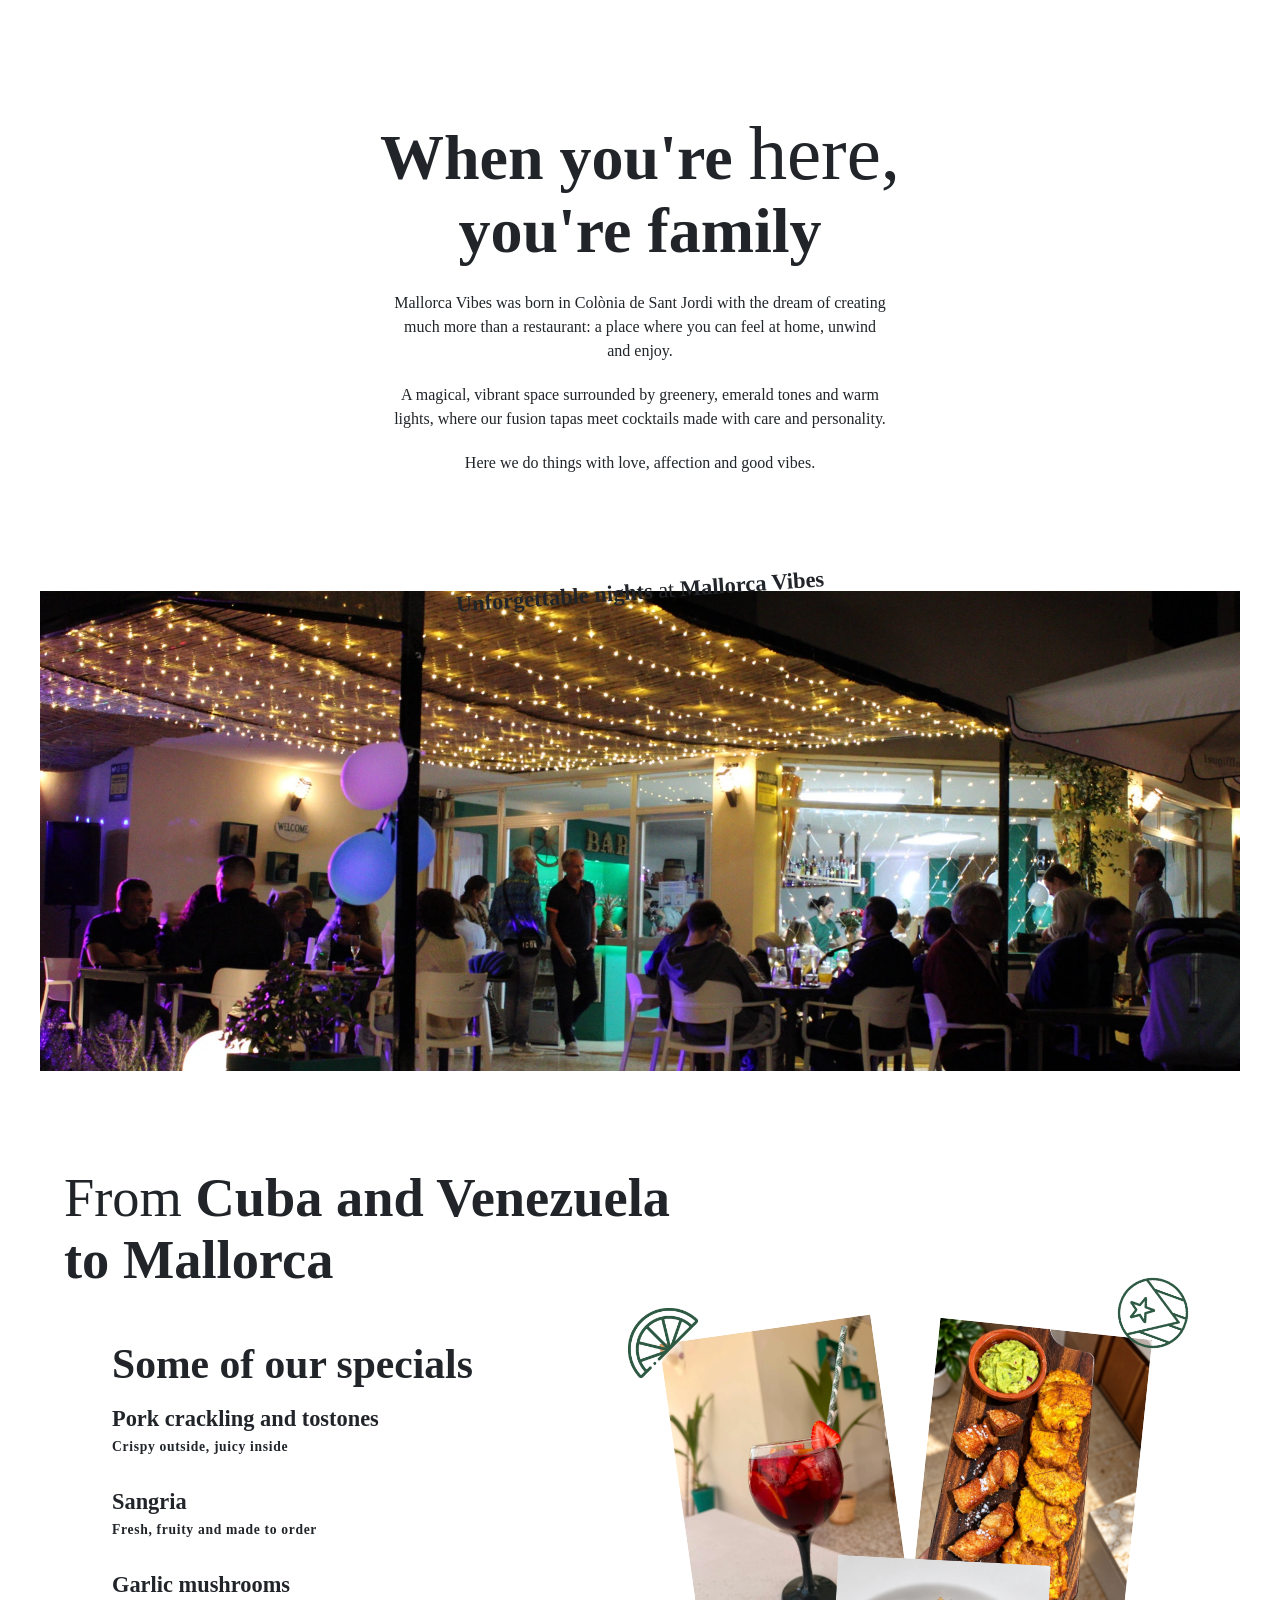
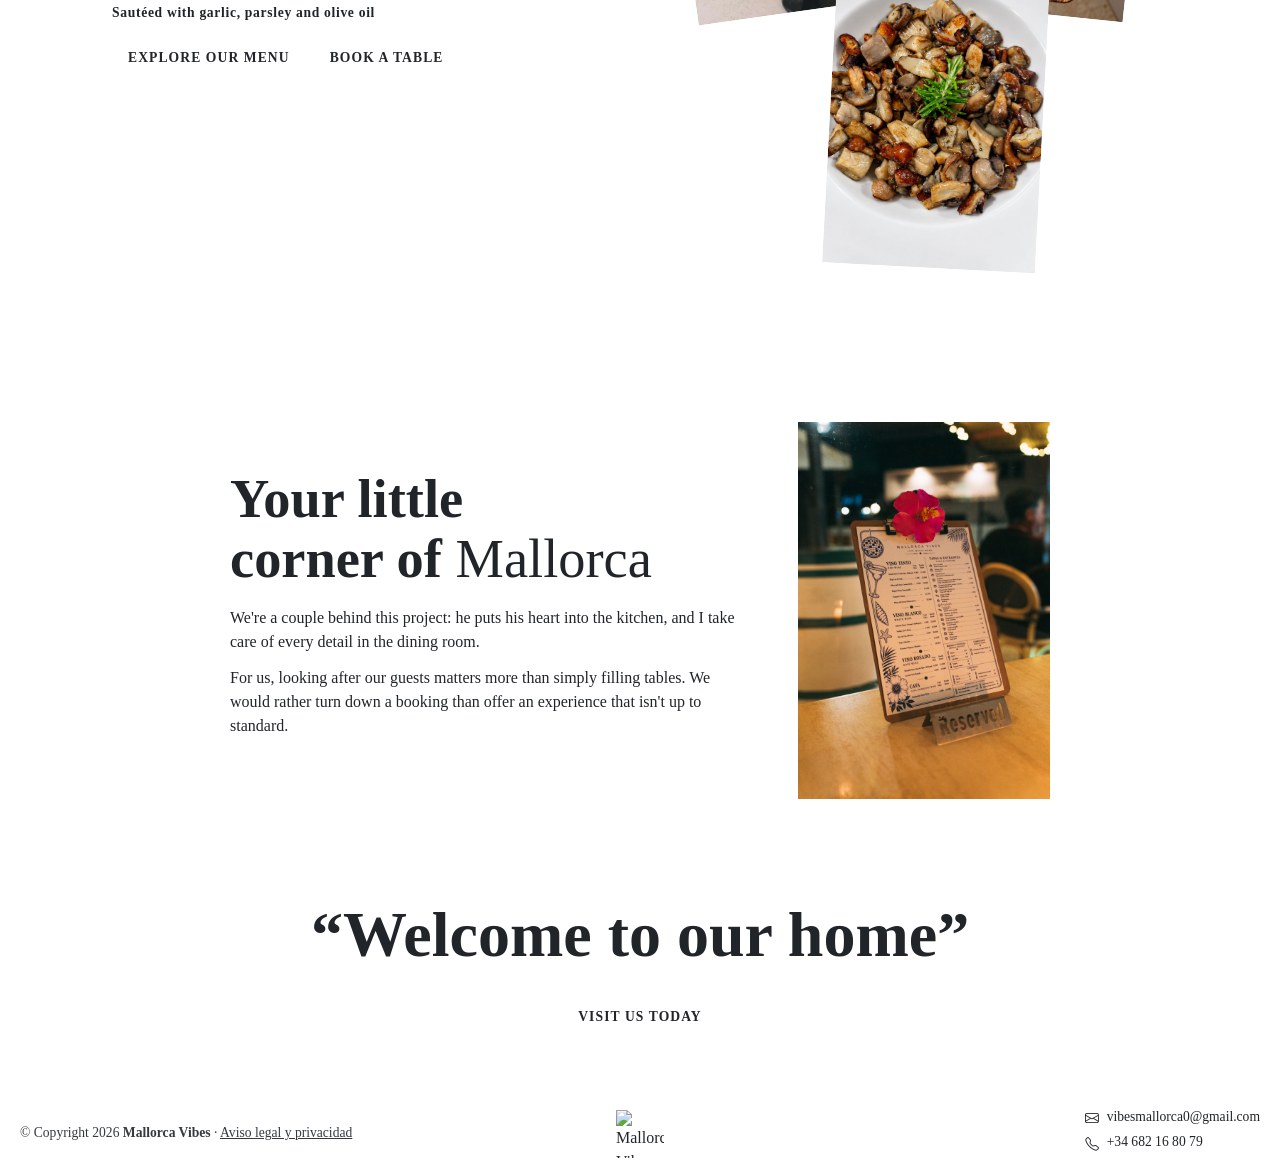
==== commit 764552b1: "Cambios dani" ====
--- a/html/about.html
+++ b/html/about.html
@@ -53,7 +53,7 @@
     </section>
 
     <section id="product-1">
-      <h2 id="product-1-heading" data-i18n="aboutpage.product_heading"><span id="product-1-heading-script">Desde</span> Cuba<br>a Mallorca</h2>
+      <h2 id="product-1-heading" data-i18n="aboutpage.product_heading"><span id="product-1-heading-script">Desde</span> Cuba y Venezuela<br>a Mallorca</h2>
 
       <div id="product-1-content">
         <div id="product-1-info">
--- a/css/footer.css
+++ b/css/footer.css
@@ -0,0 +1,89 @@
+@import url(roots.css);
+
+.footer-mallorca {
+    background-color: var(--primary-color);
+    color: var(--secondary-color);
+    padding: 0.5rem;
+    font-family: var(--font-seconday);
+    border-top: 2px solid var(--secondary-color);
+}
+
+.footer-inner {
+    position: relative;
+    display: flex;
+    align-items: center;
+    justify-content: space-between;
+    flex-wrap: wrap;
+    gap: 1rem;
+}
+
+.footer-copyright {
+    font-size: 0.85rem;
+    opacity: 0.9;
+}
+
+.footer-copyright em {
+    font-style: normal;
+    font-weight: 600;
+}
+
+.footer-logo {
+    position: absolute;
+    left: 50%;
+    top: 50%;
+    transform: translate(-50%, -50%);
+    width: 3rem;
+    height: 3rem;
+}
+
+.footer-contact li {
+    display: flex;
+    align-items: center;
+    gap: 0.5rem;
+}
+
+.footer-contact a {
+    font-size: 0.85rem;
+    color: var(--secondary-color);
+    text-decoration: none;
+}
+
+.footer-contact a:hover {
+    color: var(--contast-color);
+}
+
+
+.footer-mallorca a:hover {
+    color: var(--contast-color);
+}
+
+
+@media (max-width: 767.98px) {
+    .footer-inner {
+        flex-direction: column;
+        text-align: center;
+        align-items: center;
+    }
+
+    .footer-logo {
+        position: static;
+        transform: none;
+        order: -1;
+    }
+
+    .footer-contact li > div {
+        justify-content: center;
+    }
+
+    .footer-right {
+        flex-direction: column;
+        text-align: center;
+        justify-content: center;
+        align-items: center;
+    }
+}
+
+.footer-legal {
+    color: inherit;
+    text-decoration: underline;
+}
